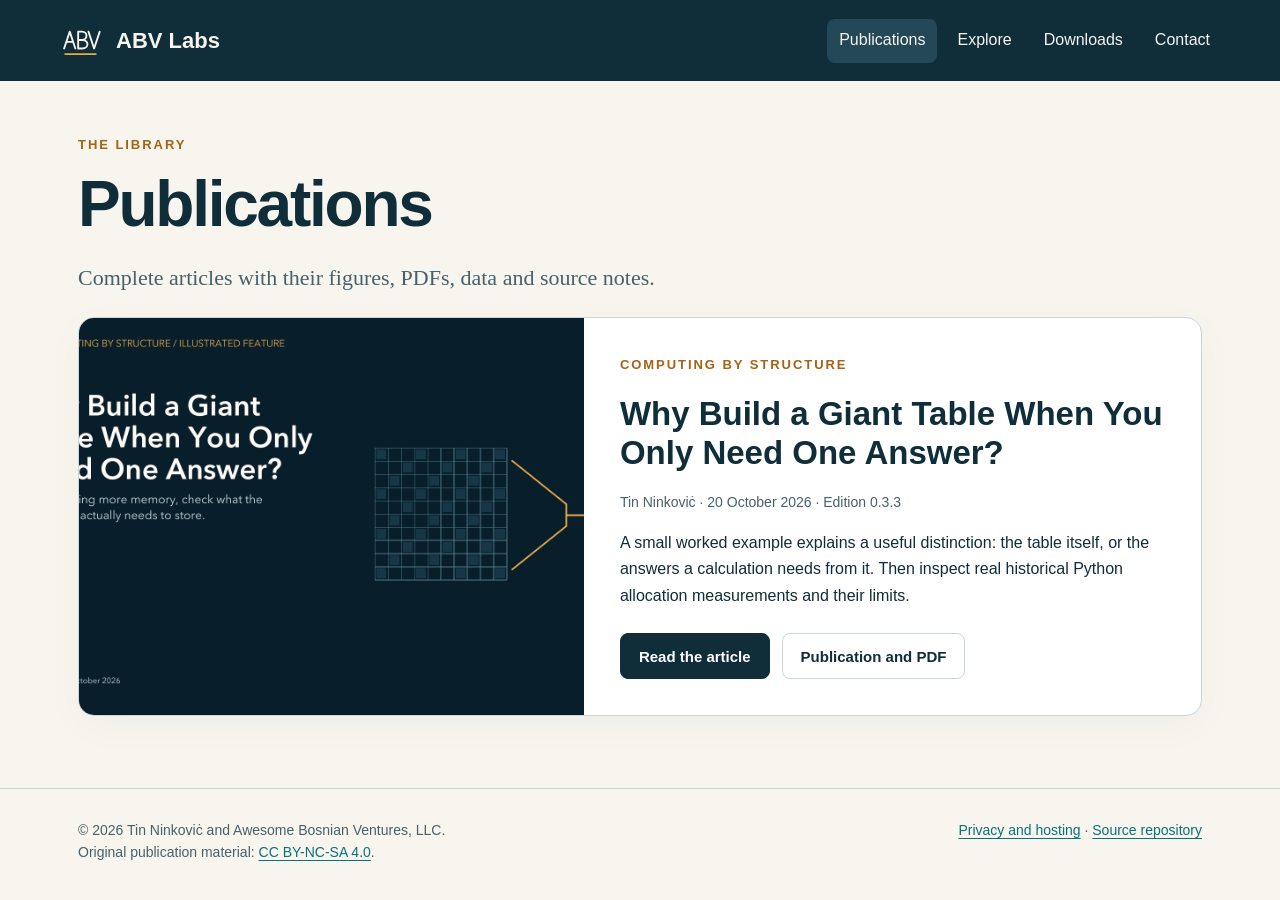
==== docs/publications/index.html @ 17e2bd3a "Add docs/publications/index.html to the publication hub" ====
<!doctype html><html lang="en"><head><meta charset="utf-8"><meta name="viewport" content="width=device-width,initial-scale=1"><meta http-equiv="Content-Security-Policy" content="default-src 'none'; img-src 'self' data:; style-src 'self' 'unsafe-inline'; frame-src 'self'; base-uri 'none'; form-action 'none'"><meta name="referrer" content="no-referrer"><title>Publication library · ABV Labs</title><meta name="description" content="Browse ABV Labs publications and their supporting reader files."><link rel="canonical" href="https://thereelninoninkovic.github.io/abv-labs-publications/publications/index.html"><link rel="icon" href="../assets/abv-monogram.svg" type="image/svg+xml"><link rel="stylesheet" href="../assets/site.css"><meta property="og:title" content="Publication library"><meta property="og:description" content="Browse ABV Labs publications and their supporting reader files."><meta property="og:type" content="website"><meta property="og:image" content="https://thereelninoninkovic.github.io/abv-labs-publications/assets/social-preview.png"><meta name="twitter:card" content="summary_large_image"></head><body><a class="skip-link" href="#main">Skip to content</a><header class="site-header"><div class="nav-wrap"><a class="brand" href="../index.html"><img src="../assets/abv-monogram.svg" width="45" height="45" alt=""><span>ABV Labs</span></a><nav class="site-nav" aria-label="Main navigation"><a aria-current="page" href="../publications/index.html">Publications</a><a href="../explore.html">Explore</a><a href="../downloads.html">Downloads</a><a href="../contact.html">Contact</a></nav></div></header><main class="container" id="main"><p class="eyebrow">The library</p><h1>Publications</h1><p class="lead">Complete articles with their figures, PDFs, data and source notes.</p><div class="publication-card"><a class="card-art" href="../publications/giant-table-one-answer/v0.3.3/index.html"><img src="../assets/giant-table-header.png" alt="A large table leads to a compact list of answers."></a><div class="card-copy"><p class="eyebrow">Computing by structure</p><h2>Why Build a Giant Table When You Only Need One Answer?</h2><p class="meta">Tin Ninkoviċ · 20 October 2026 · Edition 0.3.3</p><p>A small worked example explains a useful distinction: the table itself, or the answers a calculation needs from it. Then inspect real historical Python allocation measurements and their limits.</p><div class="actions"><a class="button primary" href="../publications/giant-table-one-answer/v0.3.3/reader.html">Read the article</a><a class="button" href="../publications/giant-table-one-answer/v0.3.3/index.html">Publication and PDF</a></div></div></div></main><footer class="site-footer"><div class="footer-wrap"><div>© 2026 Tin Ninkoviċ and Awesome Bosnian Ventures, LLC.<br>Original publication material: <a href="https://creativecommons.org/licenses/by-nc-sa/4.0/">CC BY-NC-SA 4.0</a>.</div><div><a href="../contact.html#privacy">Privacy and hosting</a> · <a href="https://github.com/thereelninoninkovic/abv-labs-publications">Source repository</a></div></div></footer></body></html>
---- docs/assets/site.css ----
:root{--ink:#102d3a;--paper:#f7f5ee;--white:#fff;--muted:#47616c;--line:#cad6d8;--accent:#a56313;--gold:#e5ad3b;--teal:#087278;--radius:16px;font-family:Arial,Helvetica,sans-serif;color:var(--ink);background:var(--paper)}*{box-sizing:border-box}body{margin:0}a{color:var(--teal);text-underline-offset:.2em}a:hover{text-decoration-thickness:2px}a:focus-visible{outline:3px solid var(--accent);outline-offset:5px}img{max-width:100%;height:auto}.skip-link{position:absolute;left:16px;top:-100px;background:#fff;padding:14px;z-index:10}.skip-link:focus{top:12px}.site-header{background:var(--ink);color:var(--paper)}.nav-wrap{max-width:1220px;margin:auto;padding:18px 28px;display:flex;align-items:center;justify-content:space-between;gap:24px;flex-wrap:wrap}.brand{display:flex;align-items:center;gap:13px;text-decoration:none;color:var(--paper);font-size:22px;font-weight:700}.brand img{width:45px;height:45px}.site-nav{display:flex;gap:8px;flex-wrap:wrap;font:16px Arial,sans-serif}.site-nav a{color:var(--paper);text-decoration:none;padding:12px;border-radius:8px;min-height:44px}.site-nav a:hover,.site-nav a[aria-current=page]{background:#234858}.container{max-width:1180px;margin:auto;padding:56px 28px 72px}.hero{display:grid;grid-template-columns:1.2fr .8fr;gap:44px;align-items:center;padding:22px 0 50px}.eyebrow{font-size:13px;letter-spacing:.15em;text-transform:uppercase;font-weight:700;color:var(--accent);margin:0 0 18px}h1{font-size:clamp(36px,5vw,64px);line-height:1.08;letter-spacing:-.035em;margin:0 0 22px}h2{font-size:28px;line-height:1.2;margin:0 0 18px}h3{font-size:21px;line-height:1.3;margin:0 0 13px}.lead{font:22px/1.55 Georgia,serif;color:var(--muted);max-width:770px}.copy{font:18px/1.7 Georgia,serif;max-width:780px}.section-heading{padding-top:22px;margin-bottom:26px;border-top:1px solid var(--line)}.publication-card{background:var(--white);border:1px solid var(--line);border-radius:var(--radius);display:grid;grid-template-columns:.9fr 1.1fr;overflow:hidden;box-shadow:0 10px 40px #102d3a08}.card-art{display:block;background:#102d3a}.card-art img{display:block;width:100%;height:100%;object-fit:cover}.card-copy{padding:36px}.card-copy h2{font-size:33px}.card-copy p{line-height:1.65}.meta{font:14px/1.5 Arial,sans-serif;color:var(--muted)}.actions{display:flex;flex-wrap:wrap;gap:12px;margin-top:24px}.button{display:inline-flex;align-items:center;justify-content:center;min-height:46px;padding:13px 18px;border:1px solid var(--line);border-radius:8px;background:#fff;text-decoration:none;font:700 15px Arial,sans-serif;color:var(--ink)}.button.primary{background:var(--ink);color:#fff;border-color:var(--ink)}.note{border-left:4px solid var(--gold);padding:18px 22px;background:#fff;margin:26px 0;font:17px/1.65 Georgia,serif}.cards{display:grid;grid-template-columns:repeat(2,minmax(0,1fr));gap:20px;margin-top:28px}.topic{background:#fff;border:1px solid var(--line);border-radius:12px;padding:26px}.topic p{font:17px/1.65 Georgia,serif}.site-footer{border-top:1px solid var(--line);padding:30px 28px;color:var(--muted);font:14px/1.6 Arial,sans-serif}.footer-wrap{max-width:1124px;margin:auto;display:flex;justify-content:space-between;gap:22px;flex-wrap:wrap}.breadcrumbs{font-size:14px;margin-bottom:26px}.publication-hero{max-width:920px}.publication-hero h1{font-size:clamp(34px,4vw,54px)}.publication-banner{margin:30px 0 34px;border-radius:12px;max-width:900px}.pdf-panel{margin-top:44px;border-top:1px solid var(--line);padding-top:30px}.pdf-frame{width:100%;height:850px;border:1px solid var(--line);border-radius:8px;background:#fff}.download-list{list-style:none;padding:0}.download-list li{padding:22px 0;border-bottom:1px solid var(--line)}.download-list strong{display:block;margin-bottom:10px}.reader-bar{max-width:938px;margin:auto;padding:24px 20px;font:15px/1.6 Arial,sans-serif}.reader-bar a{margin-right:16px}.reader-shell{background:#eef2f3}.reader-shell>article{box-shadow:0 0 40px #102d3a08}.small{font-size:14px}.site-header .site-nav a:focus-visible,.site-header .brand:focus-visible{outline-color:var(--gold)}@media(max-width:780px){.hero,.publication-card,.cards{grid-template-columns:1fr}.hero{padding-top:0;gap:20px}.hero img{max-height:210px;object-fit:contain}.container{padding:34px 20px 48px}.nav-wrap{padding:15px 20px;gap:10px}.site-nav{gap:1px;font-size:14px}.site-nav a{padding:11px 9px}.card-copy{padding:26px}.card-copy h2{font-size:28px}.card-art img{max-height:320px;object-fit:cover}.lead{font-size:20px}.pdf-frame{height:650px}.site-footer{padding:24px 20px}}
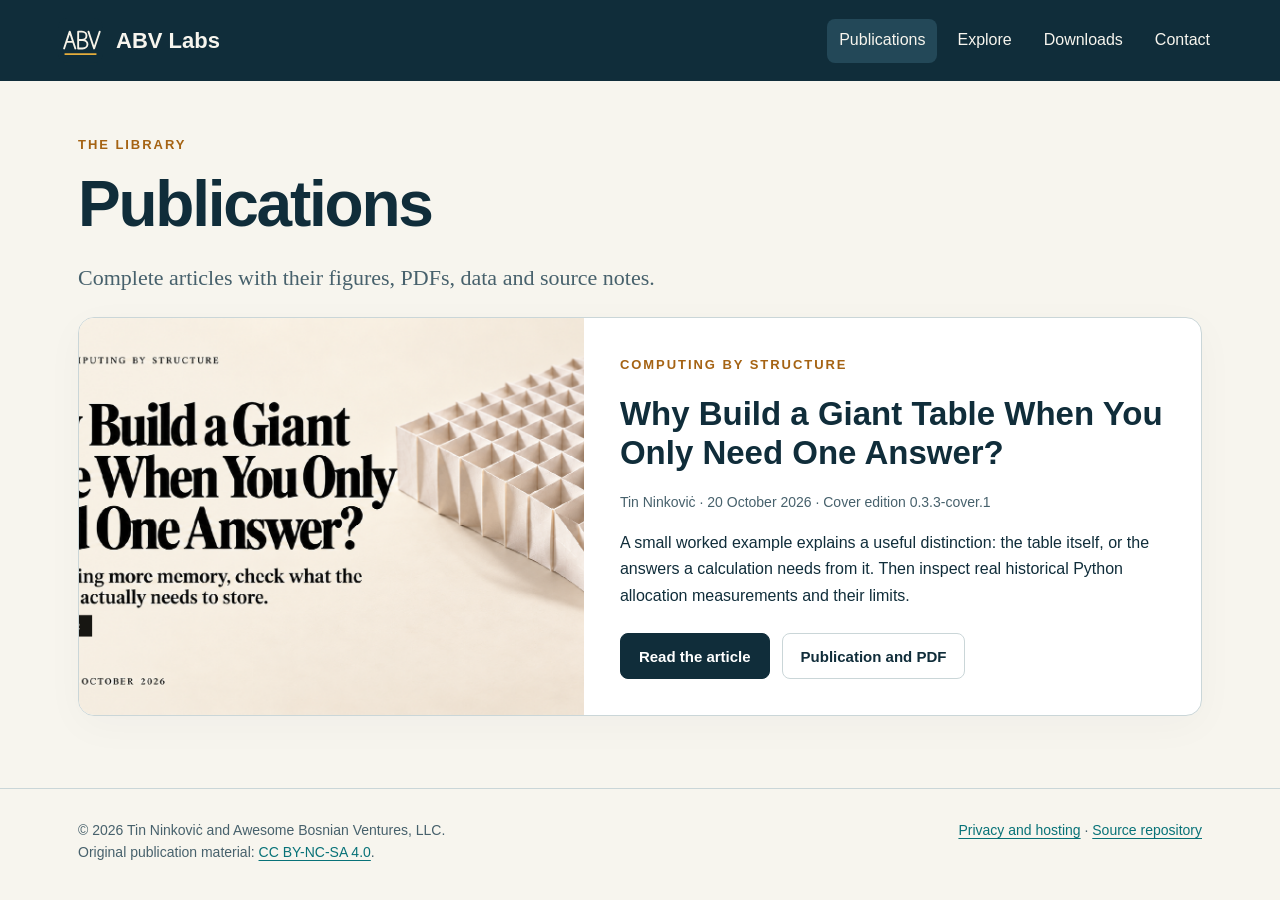
==== commit c29a7df1: "Show the selected paper cover in the publication library" ====
--- a/docs/publications/index.html
+++ b/docs/publications/index.html
@@ -1 +1 @@
-<!doctype html><html lang="en"><head><meta charset="utf-8"><meta name="viewport" content="width=device-width,initial-scale=1"><meta http-equiv="Content-Security-Policy" content="default-src 'none'; img-src 'self' data:; style-src 'self' 'unsafe-inline'; frame-src 'self'; base-uri 'none'; form-action 'none'"><meta name="referrer" content="no-referrer"><title>Publication library · ABV Labs</title><meta name="description" content="Browse ABV Labs publications and their supporting reader files."><link rel="canonical" href="https://thereelninoninkovic.github.io/abv-labs-publications/publications/index.html"><link rel="icon" href="../assets/abv-monogram.svg" type="image/svg+xml"><link rel="stylesheet" href="../assets/site.css"><meta property="og:title" content="Publication library"><meta property="og:description" content="Browse ABV Labs publications and their supporting reader files."><meta property="og:type" content="website"><meta property="og:image" content="https://thereelninoninkovic.github.io/abv-labs-publications/assets/social-preview.png"><meta name="twitter:card" content="summary_large_image"></head><body><a class="skip-link" href="#main">Skip to content</a><header class="site-header"><div class="nav-wrap"><a class="brand" href="../index.html"><img src="../assets/abv-monogram.svg" width="45" height="45" alt=""><span>ABV Labs</span></a><nav class="site-nav" aria-label="Main navigation"><a aria-current="page" href="../publications/index.html">Publications</a><a href="../explore.html">Explore</a><a href="../downloads.html">Downloads</a><a href="../contact.html">Contact</a></nav></div></header><main class="container" id="main"><p class="eyebrow">The library</p><h1>Publications</h1><p class="lead">Complete articles with their figures, PDFs, data and source notes.</p><div class="publication-card"><a class="card-art" href="../publications/giant-table-one-answer/v0.3.3/index.html"><img src="../assets/giant-table-header.png" alt="A large table leads to a compact list of answers."></a><div class="card-copy"><p class="eyebrow">Computing by structure</p><h2>Why Build a Giant Table When You Only Need One Answer?</h2><p class="meta">Tin Ninkoviċ · 20 October 2026 · Edition 0.3.3</p><p>A small worked example explains a useful distinction: the table itself, or the answers a calculation needs from it. Then inspect real historical Python allocation measurements and their limits.</p><div class="actions"><a class="button primary" href="../publications/giant-table-one-answer/v0.3.3/reader.html">Read the article</a><a class="button" href="../publications/giant-table-one-answer/v0.3.3/index.html">Publication and PDF</a></div></div></div></main><footer class="site-footer"><div class="footer-wrap"><div>© 2026 Tin Ninkoviċ and Awesome Bosnian Ventures, LLC.<br>Original publication material: <a href="https://creativecommons.org/licenses/by-nc-sa/4.0/">CC BY-NC-SA 4.0</a>.</div><div><a href="../contact.html#privacy">Privacy and hosting</a> · <a href="https://github.com/thereelninoninkovic/abv-labs-publications">Source repository</a></div></div></footer></body></html>
+<!doctype html><html lang="en"><head><meta charset="utf-8"><meta name="viewport" content="width=device-width,initial-scale=1"><meta http-equiv="Content-Security-Policy" content="default-src 'none'; img-src 'self' data:; style-src 'self' 'unsafe-inline'; frame-src 'self'; base-uri 'none'; form-action 'none'"><meta name="referrer" content="no-referrer"><title>Publication library · ABV Labs</title><meta name="description" content="Browse ABV Labs publications and their supporting reader files."><link rel="canonical" href="https://thereelninoninkovic.github.io/abv-labs-publications/publications/index.html"><link rel="icon" href="../assets/abv-monogram.svg" type="image/svg+xml"><link rel="stylesheet" href="../assets/site.css"><meta property="og:title" content="Publication library"><meta property="og:description" content="Browse ABV Labs publications and their supporting reader files."><meta property="og:type" content="website"><meta property="og:image" content="https://thereelninoninkovic.github.io/abv-labs-publications/assets/social-preview.png"><meta name="twitter:card" content="summary_large_image"></head><body><a class="skip-link" href="#main">Skip to content</a><header class="site-header"><div class="nav-wrap"><a class="brand" href="../index.html"><img src="../assets/abv-monogram.svg" width="45" height="45" alt=""><span>ABV Labs</span></a><nav class="site-nav" aria-label="Main navigation"><a aria-current="page" href="../publications/index.html">Publications</a><a href="../explore.html">Explore</a><a href="../downloads.html">Downloads</a><a href="../contact.html">Contact</a></nav></div></header><main class="container" id="main"><p class="eyebrow">The library</p><h1>Publications</h1><p class="lead">Complete articles with their figures, PDFs, data and source notes.</p><div class="publication-card"><a class="card-art" href="../publications/giant-table-one-answer/v0.3.3-cover.1/index.html"><img src="giant-table-one-answer/v0.3.3-cover.1/Header.png" alt="A large table leads to a compact list of answers."></a><div class="card-copy"><p class="eyebrow">Computing by structure</p><h2>Why Build a Giant Table When You Only Need One Answer?</h2><p class="meta">Tin Ninkoviċ · 20 October 2026 · Cover edition 0.3.3-cover.1</p><p>A small worked example explains a useful distinction: the table itself, or the answers a calculation needs from it. Then inspect real historical Python allocation measurements and their limits.</p><div class="actions"><a class="button primary" href="../publications/giant-table-one-answer/v0.3.3-cover.1/reader.html">Read the article</a><a class="button" href="../publications/giant-table-one-answer/v0.3.3-cover.1/index.html">Publication and PDF</a></div></div></div></main><footer class="site-footer"><div class="footer-wrap"><div>© 2026 Tin Ninkoviċ and Awesome Bosnian Ventures, LLC.<br>Original publication material: <a href="https://creativecommons.org/licenses/by-nc-sa/4.0/">CC BY-NC-SA 4.0</a>.</div><div><a href="../contact.html#privacy">Privacy and hosting</a> · <a href="https://github.com/thereelninoninkovic/abv-labs-publications">Source repository</a></div></div></footer></body></html>
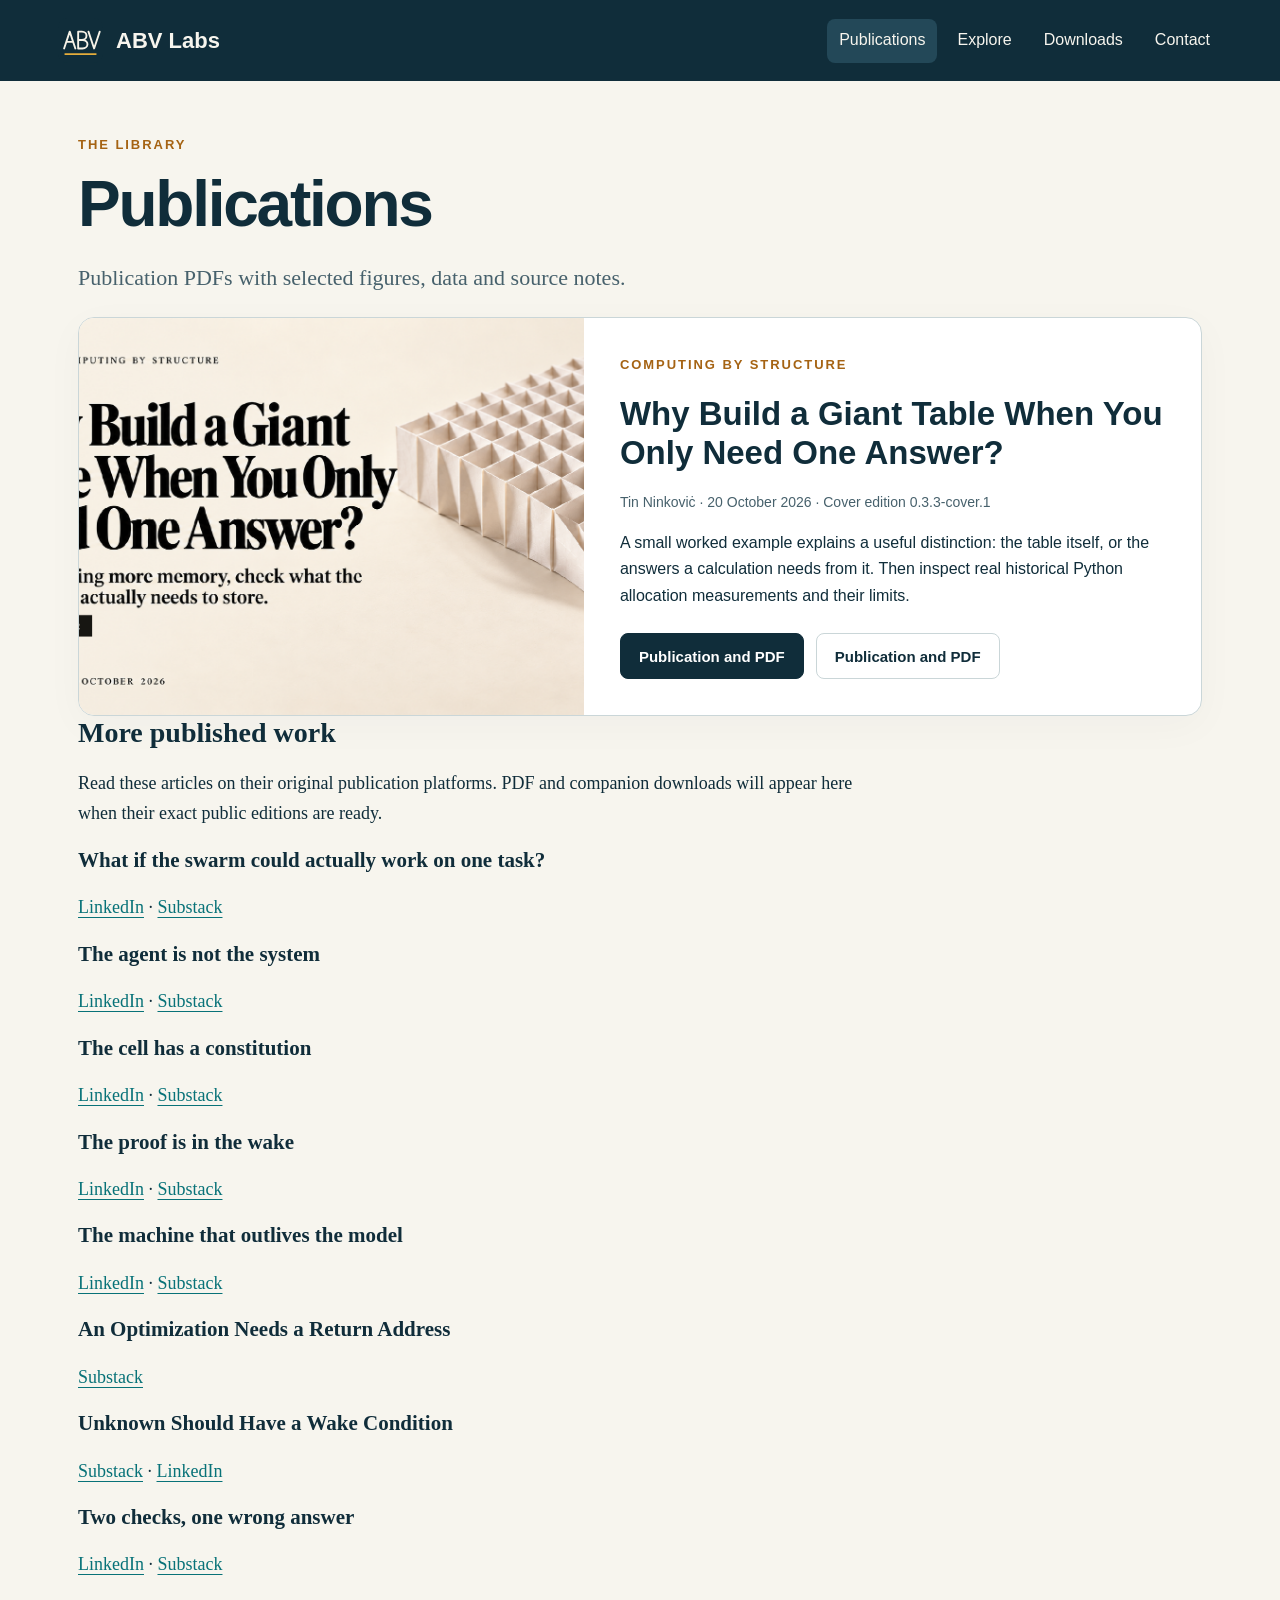
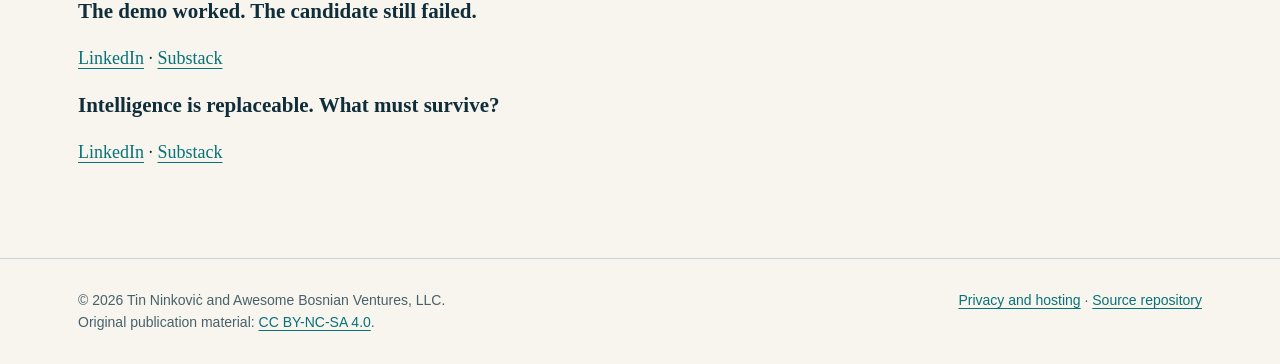
==== commit 121b60da: "Keep the publication catalog aligned with PDF-first delivery" ====
--- a/docs/publications/index.html
+++ b/docs/publications/index.html
@@ -1 +1 @@
-<!doctype html><html lang="en"><head><meta charset="utf-8"><meta name="viewport" content="width=device-width,initial-scale=1"><meta http-equiv="Content-Security-Policy" content="default-src 'none'; img-src 'self' data:; style-src 'self' 'unsafe-inline'; frame-src 'self'; base-uri 'none'; form-action 'none'"><meta name="referrer" content="no-referrer"><title>Publication library · ABV Labs</title><meta name="description" content="Browse ABV Labs publications and their supporting reader files."><link rel="canonical" href="https://thereelninoninkovic.github.io/abv-labs-publications/publications/index.html"><link rel="icon" href="../assets/abv-monogram.svg" type="image/svg+xml"><link rel="stylesheet" href="../assets/site.css"><meta property="og:title" content="Publication library"><meta property="og:description" content="Browse ABV Labs publications and their supporting reader files."><meta property="og:type" content="website"><meta property="og:image" content="https://thereelninoninkovic.github.io/abv-labs-publications/assets/social-preview.png"><meta name="twitter:card" content="summary_large_image"></head><body><a class="skip-link" href="#main">Skip to content</a><header class="site-header"><div class="nav-wrap"><a class="brand" href="../index.html"><img src="../assets/abv-monogram.svg" width="45" height="45" alt=""><span>ABV Labs</span></a><nav class="site-nav" aria-label="Main navigation"><a aria-current="page" href="../publications/index.html">Publications</a><a href="../explore.html">Explore</a><a href="../downloads.html">Downloads</a><a href="../contact.html">Contact</a></nav></div></header><main class="container" id="main"><p class="eyebrow">The library</p><h1>Publications</h1><p class="lead">Complete articles with their figures, PDFs, data and source notes.</p><div class="publication-card"><a class="card-art" href="../publications/giant-table-one-answer/v0.3.3-cover.1/index.html"><img src="giant-table-one-answer/v0.3.3-cover.1/Header.png" alt="A large table leads to a compact list of answers."></a><div class="card-copy"><p class="eyebrow">Computing by structure</p><h2>Why Build a Giant Table When You Only Need One Answer?</h2><p class="meta">Tin Ninkoviċ · 20 October 2026 · Cover edition 0.3.3-cover.1</p><p>A small worked example explains a useful distinction: the table itself, or the answers a calculation needs from it. Then inspect real historical Python allocation measurements and their limits.</p><div class="actions"><a class="button primary" href="../publications/giant-table-one-answer/v0.3.3-cover.1/reader.html">Read the article</a><a class="button" href="../publications/giant-table-one-answer/v0.3.3-cover.1/index.html">Publication and PDF</a></div></div></div></main><footer class="site-footer"><div class="footer-wrap"><div>© 2026 Tin Ninkoviċ and Awesome Bosnian Ventures, LLC.<br>Original publication material: <a href="https://creativecommons.org/licenses/by-nc-sa/4.0/">CC BY-NC-SA 4.0</a>.</div><div><a href="../contact.html#privacy">Privacy and hosting</a> · <a href="https://github.com/thereelninoninkovic/abv-labs-publications">Source repository</a></div></div></footer></body></html>
+<!doctype html><html lang="en"><head><meta charset="utf-8"><meta name="viewport" content="width=device-width,initial-scale=1"><meta http-equiv="Content-Security-Policy" content="default-src 'none'; img-src 'self' data:; style-src 'self' 'unsafe-inline'; frame-src 'self'; base-uri 'none'; form-action 'none'"><meta name="referrer" content="no-referrer"><title>Publication library · ABV Labs</title><meta name="description" content="Browse ABV Labs publications and their supporting reader files."><link rel="canonical" href="https://thereelninoninkovic.github.io/abv-labs-publications/publications/index.html"><link rel="icon" href="../assets/abv-monogram.svg" type="image/svg+xml"><link rel="stylesheet" href="../assets/site.css"><meta property="og:title" content="Publication library"><meta property="og:description" content="Browse ABV Labs publications and their supporting reader files."><meta property="og:type" content="website"><meta property="og:image" content="https://thereelninoninkovic.github.io/abv-labs-publications/assets/social-preview.png"><meta name="twitter:card" content="summary_large_image"></head><body><a class="skip-link" href="#main">Skip to content</a><header class="site-header"><div class="nav-wrap"><a class="brand" href="../index.html"><img src="../assets/abv-monogram.svg" width="45" height="45" alt=""><span>ABV Labs</span></a><nav class="site-nav" aria-label="Main navigation"><a aria-current="page" href="../publications/index.html">Publications</a><a href="../explore.html">Explore</a><a href="../downloads.html">Downloads</a><a href="../contact.html">Contact</a></nav></div></header><main class="container" id="main"><p class="eyebrow">The library</p><h1>Publications</h1><p class="lead">Publication PDFs with selected figures, data and source notes.</p><div class="publication-card"><a class="card-art" href="../publications/giant-table-one-answer/index.html"><img src="giant-table-one-answer/Header.png" alt="A large table leads to a compact list of answers."></a><div class="card-copy"><p class="eyebrow">Computing by structure</p><h2>Why Build a Giant Table When You Only Need One Answer?</h2><p class="meta">Tin Ninkoviċ · 20 October 2026 · Cover edition 0.3.3-cover.1</p><p>A small worked example explains a useful distinction: the table itself, or the answers a calculation needs from it. Then inspect real historical Python allocation measurements and their limits.</p><div class="actions"><a class="button primary" href="../publications/giant-table-one-answer/index.html">Publication and PDF</a><a class="button" href="../publications/giant-table-one-answer/index.html">Publication and PDF</a></div></div></div><section class="copy"><h2>More published work</h2><p>Read these articles on their original publication platforms. PDF and companion downloads will appear here when their exact public editions are ready.</p><h3>What if the swarm could actually work on one task?</h3><p><a href="https://www.linkedin.com/pulse/what-swarm-could-actually-work-one-task-tin-ninkovi%C4%87-o01xc/">LinkedIn</a> · <a href="https://therealawesomebosnian.substack.com/p/what-if-the-swarm-could-actually">Substack</a></p><h3>The agent is not the system</h3><p><a href="https://www.linkedin.com/pulse/sleeping-machine-vol-i-agent-system-tin-ninkovi%C4%87-fxvyc/">LinkedIn</a> · <a href="https://therealawesomebosnian.substack.com/p/the-sleeping-machine-vol-i-the-agent">Substack</a></p><h3>The cell has a constitution</h3><p><a href="https://www.linkedin.com/pulse/sleeping-machine-vol-ii-cell-has-constitution-tin-ninkovi%C4%87-ehyxc/">LinkedIn</a> · <a href="https://therealawesomebosnian.substack.com/p/the-sleeping-machine-vol-ii-the-cell">Substack</a></p><h3>The proof is in the wake</h3><p><a href="https://www.linkedin.com/pulse/sleeping-machine-vol-iii-proof-wake-tin-ninkovi%C4%87-kwudc/">LinkedIn</a> · <a href="https://therealawesomebosnian.substack.com/p/the-sleeping-machine-vol-iii-the">Substack</a></p><h3>The machine that outlives the model</h3><p><a href="https://www.linkedin.com/pulse/sleeping-machine-vol-iv-outlives-model-tin-ninkovi%C4%87-shsbc/">LinkedIn</a> · <a href="https://therealawesomebosnian.substack.com/p/the-sleeping-machine-vol-iv-the-machine">Substack</a></p><h3>An Optimization Needs a Return Address</h3><p><a href="https://therealawesomebosnian.substack.com/p/an-optimization-needs-a-return-address">Substack</a></p><h3>Unknown Should Have a Wake Condition</h3><p><a href="https://therealawesomebosnian.substack.com/p/when-the-missing-evidence-arrives">Substack</a> · <a href="https://www.linkedin.com/pulse/when-missing-evidence-arrives-nino-ninkovi%25C4%258B-oibyc/">LinkedIn</a></p><h3>Two checks, one wrong answer</h3><p><a href="https://www.linkedin.com/pulse/two-checks-one-wrong-answer-tin-ninkovi%25C4%258B-ajtwc/">LinkedIn</a> · <a href="https://therealawesomebosnian.substack.com/p/two-checks-one-wrong-answer">Substack</a></p><h3>The demo worked. The candidate still failed.</h3><p><a href="https://www.linkedin.com/pulse/image-fooled-scanner-tin-ninkovi%25C4%258B-l3vsc/">LinkedIn</a> · <a href="https://therealawesomebosnian.substack.com/p/the-image-that-fooled-the-scanner">Substack</a></p><h3>Intelligence is replaceable. What must survive?</h3><p><a href="https://www.linkedin.com/pulse/intelligence-replaceable-what-must-survive-tin-ninkovi%25C4%258B-7h1ac/">LinkedIn</a> · <a href="https://therealawesomebosnian.substack.com/p/intelligence-is-replaceable-what">Substack</a></p></section></main><footer class="site-footer"><div class="footer-wrap"><div>© 2026 Tin Ninkoviċ and Awesome Bosnian Ventures, LLC.<br>Original publication material: <a href="https://creativecommons.org/licenses/by-nc-sa/4.0/">CC BY-NC-SA 4.0</a>.</div><div><a href="../contact.html#privacy">Privacy and hosting</a> · <a href="https://github.com/thereelninoninkovic/abv-labs-publications">Source repository</a></div></div></footer></body></html>
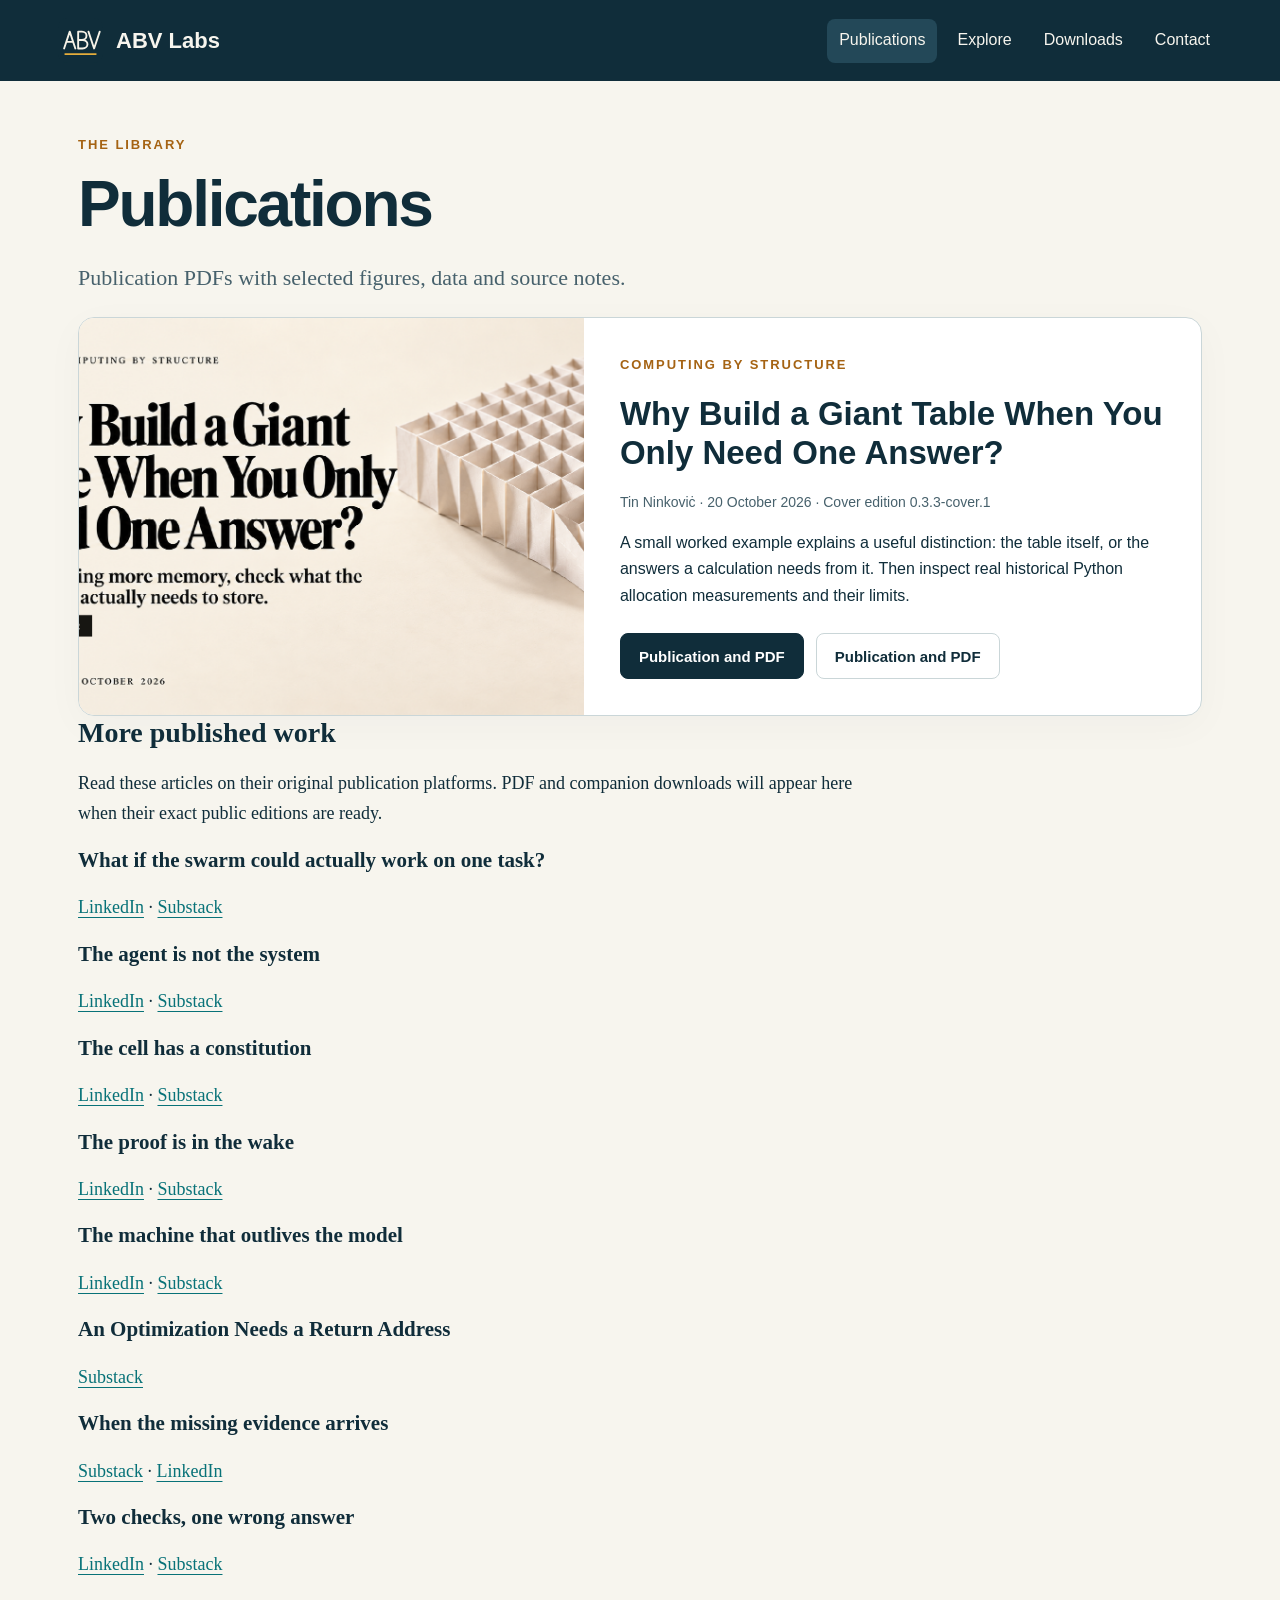
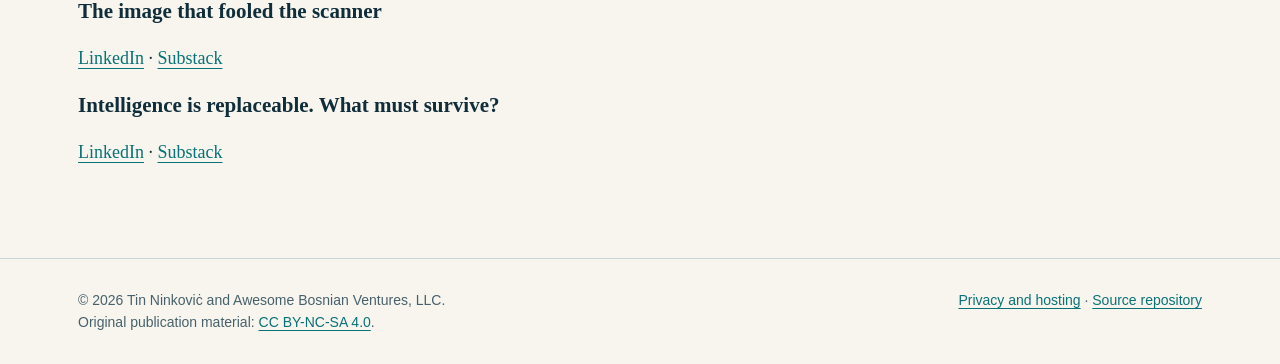
==== commit 2a597df0: "Match catalog titles to the published editions" ====
--- a/docs/publications/index.html
+++ b/docs/publications/index.html
@@ -1 +1 @@
-<!doctype html><html lang="en"><head><meta charset="utf-8"><meta name="viewport" content="width=device-width,initial-scale=1"><meta http-equiv="Content-Security-Policy" content="default-src 'none'; img-src 'self' data:; style-src 'self' 'unsafe-inline'; frame-src 'self'; base-uri 'none'; form-action 'none'"><meta name="referrer" content="no-referrer"><title>Publication library · ABV Labs</title><meta name="description" content="Browse ABV Labs publications and their supporting reader files."><link rel="canonical" href="https://thereelninoninkovic.github.io/abv-labs-publications/publications/index.html"><link rel="icon" href="../assets/abv-monogram.svg" type="image/svg+xml"><link rel="stylesheet" href="../assets/site.css"><meta property="og:title" content="Publication library"><meta property="og:description" content="Browse ABV Labs publications and their supporting reader files."><meta property="og:type" content="website"><meta property="og:image" content="https://thereelninoninkovic.github.io/abv-labs-publications/assets/social-preview.png"><meta name="twitter:card" content="summary_large_image"></head><body><a class="skip-link" href="#main">Skip to content</a><header class="site-header"><div class="nav-wrap"><a class="brand" href="../index.html"><img src="../assets/abv-monogram.svg" width="45" height="45" alt=""><span>ABV Labs</span></a><nav class="site-nav" aria-label="Main navigation"><a aria-current="page" href="../publications/index.html">Publications</a><a href="../explore.html">Explore</a><a href="../downloads.html">Downloads</a><a href="../contact.html">Contact</a></nav></div></header><main class="container" id="main"><p class="eyebrow">The library</p><h1>Publications</h1><p class="lead">Publication PDFs with selected figures, data and source notes.</p><div class="publication-card"><a class="card-art" href="../publications/giant-table-one-answer/index.html"><img src="giant-table-one-answer/Header.png" alt="A large table leads to a compact list of answers."></a><div class="card-copy"><p class="eyebrow">Computing by structure</p><h2>Why Build a Giant Table When You Only Need One Answer?</h2><p class="meta">Tin Ninkoviċ · 20 October 2026 · Cover edition 0.3.3-cover.1</p><p>A small worked example explains a useful distinction: the table itself, or the answers a calculation needs from it. Then inspect real historical Python allocation measurements and their limits.</p><div class="actions"><a class="button primary" href="../publications/giant-table-one-answer/index.html">Publication and PDF</a><a class="button" href="../publications/giant-table-one-answer/index.html">Publication and PDF</a></div></div></div><section class="copy"><h2>More published work</h2><p>Read these articles on their original publication platforms. PDF and companion downloads will appear here when their exact public editions are ready.</p><h3>What if the swarm could actually work on one task?</h3><p><a href="https://www.linkedin.com/pulse/what-swarm-could-actually-work-one-task-tin-ninkovi%C4%87-o01xc/">LinkedIn</a> · <a href="https://therealawesomebosnian.substack.com/p/what-if-the-swarm-could-actually">Substack</a></p><h3>The agent is not the system</h3><p><a href="https://www.linkedin.com/pulse/sleeping-machine-vol-i-agent-system-tin-ninkovi%C4%87-fxvyc/">LinkedIn</a> · <a href="https://therealawesomebosnian.substack.com/p/the-sleeping-machine-vol-i-the-agent">Substack</a></p><h3>The cell has a constitution</h3><p><a href="https://www.linkedin.com/pulse/sleeping-machine-vol-ii-cell-has-constitution-tin-ninkovi%C4%87-ehyxc/">LinkedIn</a> · <a href="https://therealawesomebosnian.substack.com/p/the-sleeping-machine-vol-ii-the-cell">Substack</a></p><h3>The proof is in the wake</h3><p><a href="https://www.linkedin.com/pulse/sleeping-machine-vol-iii-proof-wake-tin-ninkovi%C4%87-kwudc/">LinkedIn</a> · <a href="https://therealawesomebosnian.substack.com/p/the-sleeping-machine-vol-iii-the">Substack</a></p><h3>The machine that outlives the model</h3><p><a href="https://www.linkedin.com/pulse/sleeping-machine-vol-iv-outlives-model-tin-ninkovi%C4%87-shsbc/">LinkedIn</a> · <a href="https://therealawesomebosnian.substack.com/p/the-sleeping-machine-vol-iv-the-machine">Substack</a></p><h3>An Optimization Needs a Return Address</h3><p><a href="https://therealawesomebosnian.substack.com/p/an-optimization-needs-a-return-address">Substack</a></p><h3>Unknown Should Have a Wake Condition</h3><p><a href="https://therealawesomebosnian.substack.com/p/when-the-missing-evidence-arrives">Substack</a> · <a href="https://www.linkedin.com/pulse/when-missing-evidence-arrives-nino-ninkovi%25C4%258B-oibyc/">LinkedIn</a></p><h3>Two checks, one wrong answer</h3><p><a href="https://www.linkedin.com/pulse/two-checks-one-wrong-answer-tin-ninkovi%25C4%258B-ajtwc/">LinkedIn</a> · <a href="https://therealawesomebosnian.substack.com/p/two-checks-one-wrong-answer">Substack</a></p><h3>The demo worked. The candidate still failed.</h3><p><a href="https://www.linkedin.com/pulse/image-fooled-scanner-tin-ninkovi%25C4%258B-l3vsc/">LinkedIn</a> · <a href="https://therealawesomebosnian.substack.com/p/the-image-that-fooled-the-scanner">Substack</a></p><h3>Intelligence is replaceable. What must survive?</h3><p><a href="https://www.linkedin.com/pulse/intelligence-replaceable-what-must-survive-tin-ninkovi%25C4%258B-7h1ac/">LinkedIn</a> · <a href="https://therealawesomebosnian.substack.com/p/intelligence-is-replaceable-what">Substack</a></p></section></main><footer class="site-footer"><div class="footer-wrap"><div>© 2026 Tin Ninkoviċ and Awesome Bosnian Ventures, LLC.<br>Original publication material: <a href="https://creativecommons.org/licenses/by-nc-sa/4.0/">CC BY-NC-SA 4.0</a>.</div><div><a href="../contact.html#privacy">Privacy and hosting</a> · <a href="https://github.com/thereelninoninkovic/abv-labs-publications">Source repository</a></div></div></footer></body></html>
+<!doctype html><html lang="en"><head><meta charset="utf-8"><meta name="viewport" content="width=device-width,initial-scale=1"><meta http-equiv="Content-Security-Policy" content="default-src 'none'; img-src 'self' data:; style-src 'self' 'unsafe-inline'; frame-src 'self'; base-uri 'none'; form-action 'none'"><meta name="referrer" content="no-referrer"><title>Publication library · ABV Labs</title><meta name="description" content="Browse ABV Labs publications and their supporting reader files."><link rel="canonical" href="https://thereelninoninkovic.github.io/abv-labs-publications/publications/index.html"><link rel="icon" href="../assets/abv-monogram.svg" type="image/svg+xml"><link rel="stylesheet" href="../assets/site.css"><meta property="og:title" content="Publication library"><meta property="og:description" content="Browse ABV Labs publications and their supporting reader files."><meta property="og:type" content="website"><meta property="og:image" content="https://thereelninoninkovic.github.io/abv-labs-publications/assets/social-preview.png"><meta name="twitter:card" content="summary_large_image"></head><body><a class="skip-link" href="#main">Skip to content</a><header class="site-header"><div class="nav-wrap"><a class="brand" href="../index.html"><img src="../assets/abv-monogram.svg" width="45" height="45" alt=""><span>ABV Labs</span></a><nav class="site-nav" aria-label="Main navigation"><a aria-current="page" href="../publications/index.html">Publications</a><a href="../explore.html">Explore</a><a href="../downloads.html">Downloads</a><a href="../contact.html">Contact</a></nav></div></header><main class="container" id="main"><p class="eyebrow">The library</p><h1>Publications</h1><p class="lead">Publication PDFs with selected figures, data and source notes.</p><div class="publication-card"><a class="card-art" href="../publications/giant-table-one-answer/index.html"><img src="giant-table-one-answer/Header.png" alt="A large table leads to a compact list of answers."></a><div class="card-copy"><p class="eyebrow">Computing by structure</p><h2>Why Build a Giant Table When You Only Need One Answer?</h2><p class="meta">Tin Ninkoviċ · 20 October 2026 · Cover edition 0.3.3-cover.1</p><p>A small worked example explains a useful distinction: the table itself, or the answers a calculation needs from it. Then inspect real historical Python allocation measurements and their limits.</p><div class="actions"><a class="button primary" href="../publications/giant-table-one-answer/index.html">Publication and PDF</a><a class="button" href="../publications/giant-table-one-answer/index.html">Publication and PDF</a></div></div></div><section class="copy"><h2>More published work</h2><p>Read these articles on their original publication platforms. PDF and companion downloads will appear here when their exact public editions are ready.</p><h3>What if the swarm could actually work on one task?</h3><p><a href="https://www.linkedin.com/pulse/what-swarm-could-actually-work-one-task-tin-ninkovi%C4%87-o01xc/">LinkedIn</a> · <a href="https://therealawesomebosnian.substack.com/p/what-if-the-swarm-could-actually">Substack</a></p><h3>The agent is not the system</h3><p><a href="https://www.linkedin.com/pulse/sleeping-machine-vol-i-agent-system-tin-ninkovi%C4%87-fxvyc/">LinkedIn</a> · <a href="https://therealawesomebosnian.substack.com/p/the-sleeping-machine-vol-i-the-agent">Substack</a></p><h3>The cell has a constitution</h3><p><a href="https://www.linkedin.com/pulse/sleeping-machine-vol-ii-cell-has-constitution-tin-ninkovi%C4%87-ehyxc/">LinkedIn</a> · <a href="https://therealawesomebosnian.substack.com/p/the-sleeping-machine-vol-ii-the-cell">Substack</a></p><h3>The proof is in the wake</h3><p><a href="https://www.linkedin.com/pulse/sleeping-machine-vol-iii-proof-wake-tin-ninkovi%C4%87-kwudc/">LinkedIn</a> · <a href="https://therealawesomebosnian.substack.com/p/the-sleeping-machine-vol-iii-the">Substack</a></p><h3>The machine that outlives the model</h3><p><a href="https://www.linkedin.com/pulse/sleeping-machine-vol-iv-outlives-model-tin-ninkovi%C4%87-shsbc/">LinkedIn</a> · <a href="https://therealawesomebosnian.substack.com/p/the-sleeping-machine-vol-iv-the-machine">Substack</a></p><h3>An Optimization Needs a Return Address</h3><p><a href="https://therealawesomebosnian.substack.com/p/an-optimization-needs-a-return-address">Substack</a></p><h3>When the missing evidence arrives</h3><p><a href="https://therealawesomebosnian.substack.com/p/when-the-missing-evidence-arrives">Substack</a> · <a href="https://www.linkedin.com/pulse/when-missing-evidence-arrives-nino-ninkovi%25C4%258B-oibyc/">LinkedIn</a></p><h3>Two checks, one wrong answer</h3><p><a href="https://www.linkedin.com/pulse/two-checks-one-wrong-answer-tin-ninkovi%25C4%258B-ajtwc/">LinkedIn</a> · <a href="https://therealawesomebosnian.substack.com/p/two-checks-one-wrong-answer">Substack</a></p><h3>The image that fooled the scanner</h3><p><a href="https://www.linkedin.com/pulse/image-fooled-scanner-tin-ninkovi%25C4%258B-l3vsc/">LinkedIn</a> · <a href="https://therealawesomebosnian.substack.com/p/the-image-that-fooled-the-scanner">Substack</a></p><h3>Intelligence is replaceable. What must survive?</h3><p><a href="https://www.linkedin.com/pulse/intelligence-replaceable-what-must-survive-tin-ninkovi%25C4%258B-7h1ac/">LinkedIn</a> · <a href="https://therealawesomebosnian.substack.com/p/intelligence-is-replaceable-what">Substack</a></p></section></main><footer class="site-footer"><div class="footer-wrap"><div>© 2026 Tin Ninkoviċ and Awesome Bosnian Ventures, LLC.<br>Original publication material: <a href="https://creativecommons.org/licenses/by-nc-sa/4.0/">CC BY-NC-SA 4.0</a>.</div><div><a href="../contact.html#privacy">Privacy and hosting</a> · <a href="https://github.com/thereelninoninkovic/abv-labs-publications">Source repository</a></div></div></footer></body></html>
